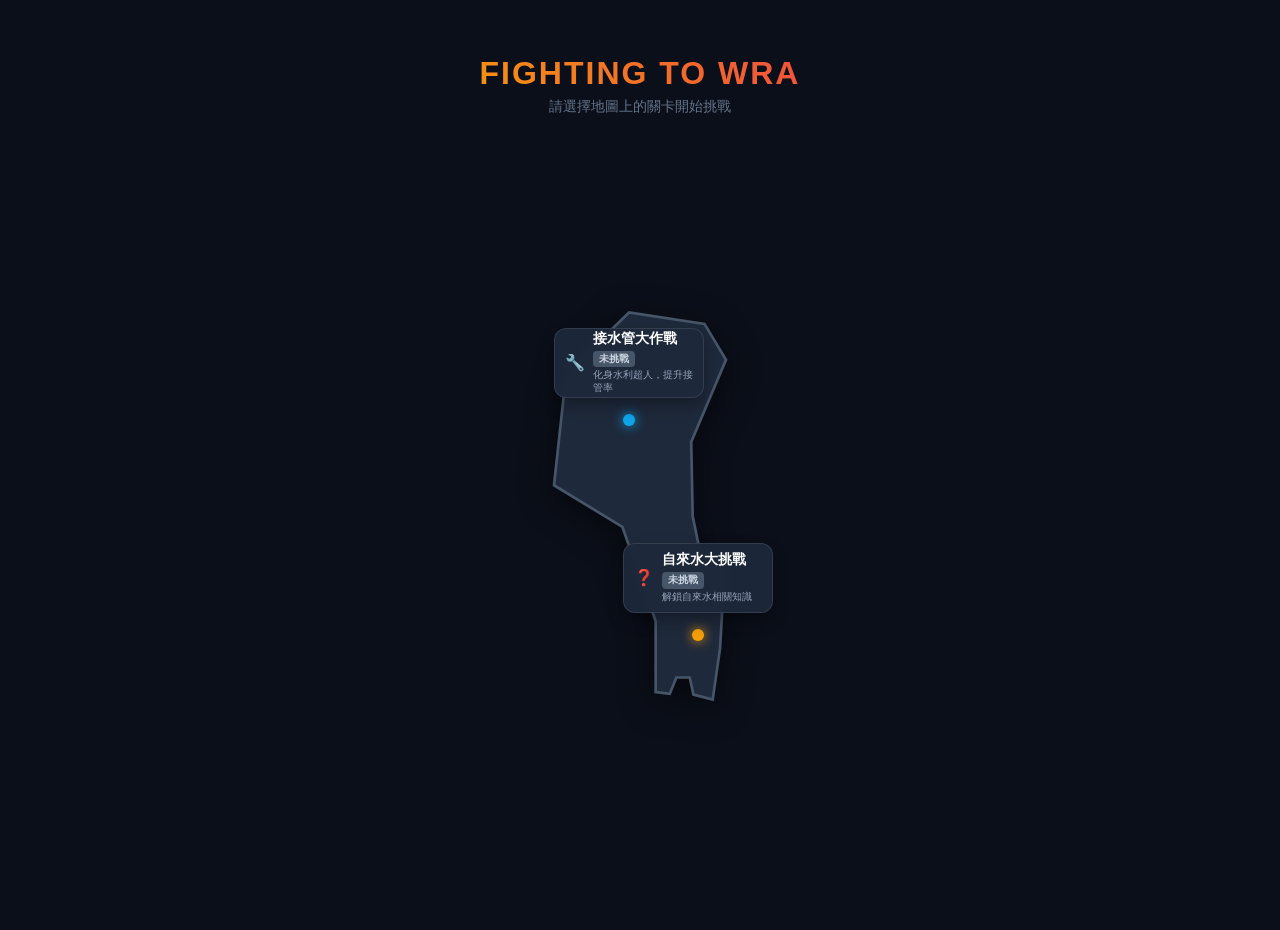
==== index.html @ 5a063d15 "first" ====
<!DOCTYPE html>
<html lang="zh-TW">
<head>
    <meta charset="UTF-8">
    <meta name="viewport" content="width=device-width, initial-scale=1.0, maximum-scale=1.0, user-scalable=no, viewport-fit=cover">
    <title>自來水接管大挑戰</title>
    <link rel="stylesheet" href="style.css">
</head>
<body>
    <div id="lobby-screen" class="lobby-container">
        <header class="lobby-header">
            <h1>FIGHTING TO WRA</h1>
            <p>請選擇地圖上的關卡開始挑戰</p>
        </header>
        <div class="map-perspective-wrapper">
            <div class="pingtung-map-3d">
                <svg id="pingtung-svg" class="map-svg" viewBox="0 0 200 400"></svg>
                <div class="map-pin pin-pipe" id="pin-pipe-node" style="top: 30%; left: 45%;">
                    <div class="pin-pulse" id="pulse-pipe"></div>
                    <div class="pin-card" id="btn-goto-pipe">
                        <span class="pin-icon">🔧</span>
                        <div class="pin-info">
                            <h3>接水管大作戰<span id="badge-pipe" class="status-badge"></span></h3>
                            <p id="desc-pipe"></p>
                        </div>
                    </div>
                </div>
                <div class="map-pin pin-quiz" id="pin-quiz-node" style="top: 80%; left: 75%;">
                    <div class="pin-pulse" id="pulse-quiz"></div>
                    <div class="pin-card" id="btn-goto-quiz">
                        <span class="pin-icon">❓</span>
                        <div class="pin-info">
                            <h3>自來水大挑戰<span id="badge-quiz" class="status-badge"></span></h3>
                            <p id="desc-quiz"></p>
                        </div>
                    </div>
                </div>
            </div>
        </div>
    </div>

    <div id="game-pipe-screen" class="game-screen hidden">
        <button class="back-to-lobby btn">⬅ 返回地圖</button>
        <div class="game-container">
            <header class="game-header">
                <h1>PIPE REPAIR</h1>
                <div class="stats-panel">
                    <div class="stat-box">步數: <span id="move-count">0</span></div>
                    <div class="stat-box">時間: <span id="timer">00:00</span></div>
                </div>
            </header>
            <div id="game-board" class="game-board"></div>
        </div>
    </div>
    <div id="game-quiz-screen" class="game-screen hidden">
        <button class="back-to-lobby btn">⬅ 返回地圖</button>
        <div class="quiz-container">
            <div class="quiz-card">
                <div class="quiz-header">
                    <h2>自來水問答王</h2>
                    <div class="quiz-progress">問題: <span id="quiz-current"></span> / <span id="quiz-total"></span></div>
                </div>
                <h3 id="quiz-question">讀取中...</h3>
                <div id="quiz-options" class="quiz-options">
                    </div>
            </div>
        </div>
    </div>
    <div id="win-modal" class="modal">
        <div class="modal-content">
            <h2>恭喜通關！ 🎉</h2>
            <p id="win-modal-text">你太棒了！</p>
            <button id="modal-close-btn" class="btn primary">返回大廳</button>
        </div>
    </div>
    <script src="script.js"></script>
</body>
</html>
---- style.css ----
/* ==========================================================================
   1. 全域變數與重設 (Reset & Variables)
   ========================================================================== */
:root {
    --bg-color: #0b0f19;       /* 宇宙深藍底色 */
    --panel-bg: #1e293b;       /* 面板背景色 */
    --pipe-empty: #334155;     /* 未接通的水管顏色 */
    --pipe-active: #0ea5e9;    /* 接通後的發光科技藍 */
    --pipe-glow: rgba(14, 165, 233, 0.4);
    --text-color: #f8fafc;
    --accent-color: #10b981;   /* 成功/綠色提示色 */
    --quiz-color: #f59e0b;     /* 問答橘色提示色 */
    font-size: 16px;
}

/* 針對小螢幕手機微調基礎字型大小 */
@media (max-width: 480px) {
    :root {
        font-size: 14px;
    }
}

*, *::before, *::after {
    box-sizing: border-box;
    margin: 0;
    padding: 0;
    font-family: 'Segoe UI', Roboto, Helvetica, Arial, sans-serif;
}

body {
    background-color: var(--bg-color);
    color: var(--text-color);
    min-height: 100vh;
    min-height: -webkit-fill-available; /* 修正 iOS Safari 底部工具列遮擋問題 */
    display: flex;
    justify-content: center;
    align-items: center;
    overflow: hidden;
    padding: 15px;
    -webkit-tap-highlight-color: transparent;
}

/* 通用隱藏類別 */
.hidden { display: none !important; }

/* ==========================================================================
   2. 2D 平面地圖大廳 (2D Map Lobby)
   ========================================================================== */
.lobby-container {
    width: 100%;
    max-width: 500px;
    height: 100vh;
    display: flex;
    flex-direction: column;
    padding: 20px;
    justify-content: space-between;
}

.lobby-header { 
    text-align: center; 
    margin-top: 20px; 
}

.lobby-header h1 {
    font-size: 2rem;
    background: linear-gradient(45deg, var(--quiz-color), #ef4444);
    -webkit-background-clip: text;
    -webkit-text-fill-color: transparent;
    letter-spacing: 2px;
    font-weight: 800;
}

.lobby-header p { 
    color: #64748b; 
    font-size: 0.9rem; 
    margin-top: 5px; 
}

/* 2D 視角容器（拔除 3D 透視 perspective） */
.map-perspective-wrapper {
    flex: 1;
    display: flex;
    justify-content: center;
    align-items: center;
}

.pingtung-map-3d {
    position: relative;
    width: 230px;
    height: 430px;
    /* 已拔除 rotateX 與 rotateZ，回歸正視 2D 平面 */
    transition: transform 0.3s ease;
}

/* 屏東縣 SVG 陸地樣式 */
.map-svg {
    width: 100%;
    height: 100%;
    filter: drop-shadow(0px 8px 16px rgba(0, 0, 0, 0.5)); /* 2D 平面陰影，改為向下漂浮感 */
}

.pingtung-land {
    fill: #1e293b;
    stroke: #475569;
    stroke-width: 2.5;
    transition: fill 0.3s, stroke 0.3s;
}

.pingtung-map-3d:hover .pingtung-land {
    fill: #111827;
    stroke: #64748b;
}

/* ==========================================================================
   3. 地圖關卡標籤 (Pins) - 2D 平面等大卡片
   ========================================================================== */
.map-pin {
    position: absolute;
    z-index: 10;
    /* 平面狀態下，兩張卡片回歸一模一樣的 1.0 標準比例，不再需要縮放補償 */
    transform: scale(1.0); 
}

/* 呼吸燈基底特效 */
.pin-pulse {
    position: absolute;
    width: 12px; height: 12px;
    background: var(--pipe-active);
    border-radius: 50%;
    top: 50%; left: 50%;
    transform: translate(-50%, -50%);
    box-shadow: 0 0 12px var(--pipe-active);
    animation: pulse 1.5s infinite;
}
.pin-quiz .pin-pulse { 
    background: var(--quiz-color); 
    box-shadow: 0 0 12px var(--quiz-color); 
}

/* 關卡卡片主體 */
.pin-card {
    position: absolute;
    bottom: 22px;
    left: -75px;        /* 固定寬度 150px 的一半，確保卡片在節點上精準置中 */
    width: 150px;       
    height: 70px;       /* 確保文字與狀態標籤換行後有充足空間 */
    background: rgba(30, 41, 59, 0.95);
    border-radius: 12px;
    padding: 10px;
    display: flex;
    align-items: center;
    justify-content: flex-start;
    gap: 8px;
    cursor: pointer;
    border: 1px solid rgba(255, 255, 255, 0.1);
    backdrop-filter: blur(5px);
    -webkit-backdrop-filter: blur(5px);
    box-shadow: 0 8px 16px rgba(0, 0, 0, 0.3);
    transition: background 0.2s, border-color 0.2s, transform 0.2s;
    overflow: hidden;
}

/* 2D 平面懸停特效：微幅上移並放大，回饋感更直覺 */
.pin-card:hover {
    transform: translateY(-5px) scale(1.03);
    background: #1e293b;
}
.pin-quiz .pin-card:hover { border-color: var(--quiz-color); }
.pin-pipe .pin-card:hover { border-color: var(--pipe-active); }

/* 卡片內文字欄位 */
.pin-info {
    display: flex;
    flex-direction: column;
    justify-content: center;
    flex: 1;
    text-align: left;
}

.pin-info h3 {
    font-size: 0.85rem;
    color: #fff;
    line-height: 1.2;
    margin-bottom: 2px;
}

.pin-info p {
    font-size: 0.65rem;
    color: #94a3b8;
    line-height: 1.2;
}

@keyframes pulse {
    0% { transform: translate(-50%, -50%) scale(0.8); opacity: 0.8; }
    100% { transform: translate(-50%, -50%) scale(2.5); opacity: 0; }
}

/* ==========================================================================
   4. 通用按鈕與控制項 (Buttons & Common UI)
   ========================================================================== */
.btn {
    background: #475569;
    color: white;
    border: none;
    padding: 10px 24px;
    border-radius: 8px;
    cursor: pointer;
    font-weight: 600;
    font-size: 0.95rem;
    transition: all 0.2s ease;
    box-shadow: 0 4px 6px -1px rgba(0, 0, 0, 0.1);
}

.btn:hover {
    background: #64748b;
    transform: translateY(-2px);
}

.btn:active {
    transform: translateY(0);
}

.btn.primary {
    background: var(--accent-color);
}
.btn.primary:hover {
    background: #059669;
}

/* ==========================================================================
   5. 內頁遊戲關卡舞台 (Game Screens)
   ========================================================================== */
.game-screen {
    position: fixed;
    top: 0; left: 0; width: 100vw; height: 100vh;
    background: var(--bg-color);
    z-index: 100;
    display: flex;
    flex-direction: column;
    align-items: center;
    padding: 20px;
    overflow-y: auto;
}

.back-to-lobby {
    position: absolute; 
    top: 20px; 
    left: 20px;
    z-index: 110; 
    background: #334155; 
    padding: 8px 16px; 
    font-size: 0.9rem;
}

/* --- 關卡 A: 接水管佈局容器 --- */
.game-container { 
    width: 100%; 
    max-width: 85vmin; 
    display: flex; 
    flex-direction: column; 
    gap: 15px; 
    margin-top: 60px;
}

.game-board { 
    display: grid; 
    grid-template-columns: repeat(4, 1fr); 
    gap: 6px; 
    background: var(--panel-bg); 
    padding: 10px; 
    border-radius: 16px; 
    width: 100%; 
    aspect-ratio: 1 / 1; 
    box-shadow: 0 15px 30px rgba(0, 0, 0, 0.4);
    border: 1px solid rgba(255, 255, 255, 0.05);
}

.cell { 
    aspect-ratio: 1 / 1; 
    background: #0f172a; 
    border-radius: 10px; 
    display: flex; 
    justify-content: center; 
    align-items: center; 
    transition: transform 0.1s ease; 
    user-select: none;
    -webkit-user-select: none;
}

.cell:active { transform: scale(0.9); }
.cell.source { border: 2px dashed #ef4444; }
.cell.sink { border: 2px dashed var(--accent-color); }
.cell svg { width: 85%; height: 85%; transition: transform 0.25s ease; }
.pipe-line { fill: none; stroke: var(--pipe-empty); stroke-width: 14; stroke-linecap: round; }
.cell.connected .pipe-line { stroke: var(--pipe-active); filter: drop-shadow(0px 0px 6px var(--pipe-glow)); }

.stats-panel { display: flex; gap: 10px; width: 100%; }
.stat-box { flex: 1; background: var(--panel-bg); padding: 10px; border-radius: 10px; text-align: center; font-size: 0.9rem; border: 1px solid rgba(255, 255, 255, 0.05); }

/* --- 關卡 B: 問答挑戰佈局容器 --- */
.quiz-container { 
    width: 100%; 
    max-width: 400px; 
    margin-top: 80px; 
}

.quiz-card { 
    background: var(--panel-bg); 
    padding: 25px; 
    border-radius: 20px; 
    border: 1px solid rgba(255, 255, 255, 0.05); 
    box-shadow: 0 15px 30px rgba(0, 0, 0, 0.4);
}

.quiz-header { 
    display: flex; 
    justify-content: space-between; 
    color: #94a3b8; 
    font-size: 0.9rem; 
    margin-bottom: 15px; 
}

.quiz-card h3 { 
    font-size: 1.25rem; 
    margin-bottom: 25px; 
    line-height: 1.45; 
}

.quiz-options { 
    display: flex; 
    flex-direction: column; 
    gap: 12px; 
}

.quiz-opt-btn { 
    background: #0f172a; 
    color: white; 
    border: 1px solid #334155; 
    padding: 15px; 
    border-radius: 12px; 
    text-align: left; 
    font-size: 1rem; 
    cursor: pointer; 
    transition: all 0.2s; 
    -webkit-tap-highlight-color: transparent;
}

.quiz-opt-btn:hover { 
    background: #1e293b; 
    border-color: var(--quiz-color); 
}

/* ==========================================================================
   6. Cookie 通關狀態樣式 (Cookie State View)
   ========================================================================== */
.status-badge {
    display: block;      /* 強制讓狀態標籤獨立換一行 */
    width: fit-content;  /* 寬度依文字自動貼合 */
    font-size: 0.65rem;
    padding: 2px 6px;
    border-radius: 4px;
    margin-top: 4px;     /* 與上方標題產生工整間距 */
    margin-left: 0;
    font-weight: bold;
}

.status-badge.not-cleared {
    background: #475569;
    color: #cbd5e1;
}

.status-badge.cleared {
    background: var(--accent-color);
    color: #fff;
    box-shadow: 0 0 8px rgba(16, 185, 129, 0.6);
}

/* 關卡已通關時的整幅標籤綠色高亮 */
.map-pin.is-cleared .pin-pulse {
    background: var(--accent-color) !important;
    box-shadow: 0 0 14px var(--accent-color) !important;
    animation: pulse 2.5s infinite; 
}

.map-pin.is-cleared .pin-card {
    border-color: var(--accent-color) !important;
}

/* ==========================================================================
   7. 勝出通用彈窗 (Modal Dynamic Box)
   ========================================================================== */
.modal { 
    display: none; 
    position: fixed; 
    top: 0; left: 0; width: 100%; height: 100%; 
    background: rgba(15, 23, 42, 0.85); 
    backdrop-filter: blur(6px); 
    -webkit-backdrop-filter: blur(6px);
    justify-content: center; 
    align-items: center; 
    z-index: 999; 
}

.modal.show { display: flex; }

.modal-content { 
    background: var(--panel-bg); 
    padding: 30px; 
    border-radius: 24px; 
    text-align: center; 
    max-width: 320px; 
    width: 80%; 
    border: 1px solid rgba(255, 255, 255, 0.1);
    box-shadow: 0 25px 50px -12px rgba(0, 0, 0, 0.5);
    animation: modalPulse 0.4s cubic-bezier(0.175, 0.885, 0.32, 1.275);
}

.modal-content h2 { margin-bottom: 10px; color: var(--accent-color); font-size: 1.5rem; }
.modal-content p { color: #cbd5e1; margin-bottom: 22px; font-size: 0.95rem; line-height: 1.4; }

@keyframes modalPulse {
    from { transform: scale(0.8); opacity: 0; }
    to { transform: scale(1); opacity: 1; }
}
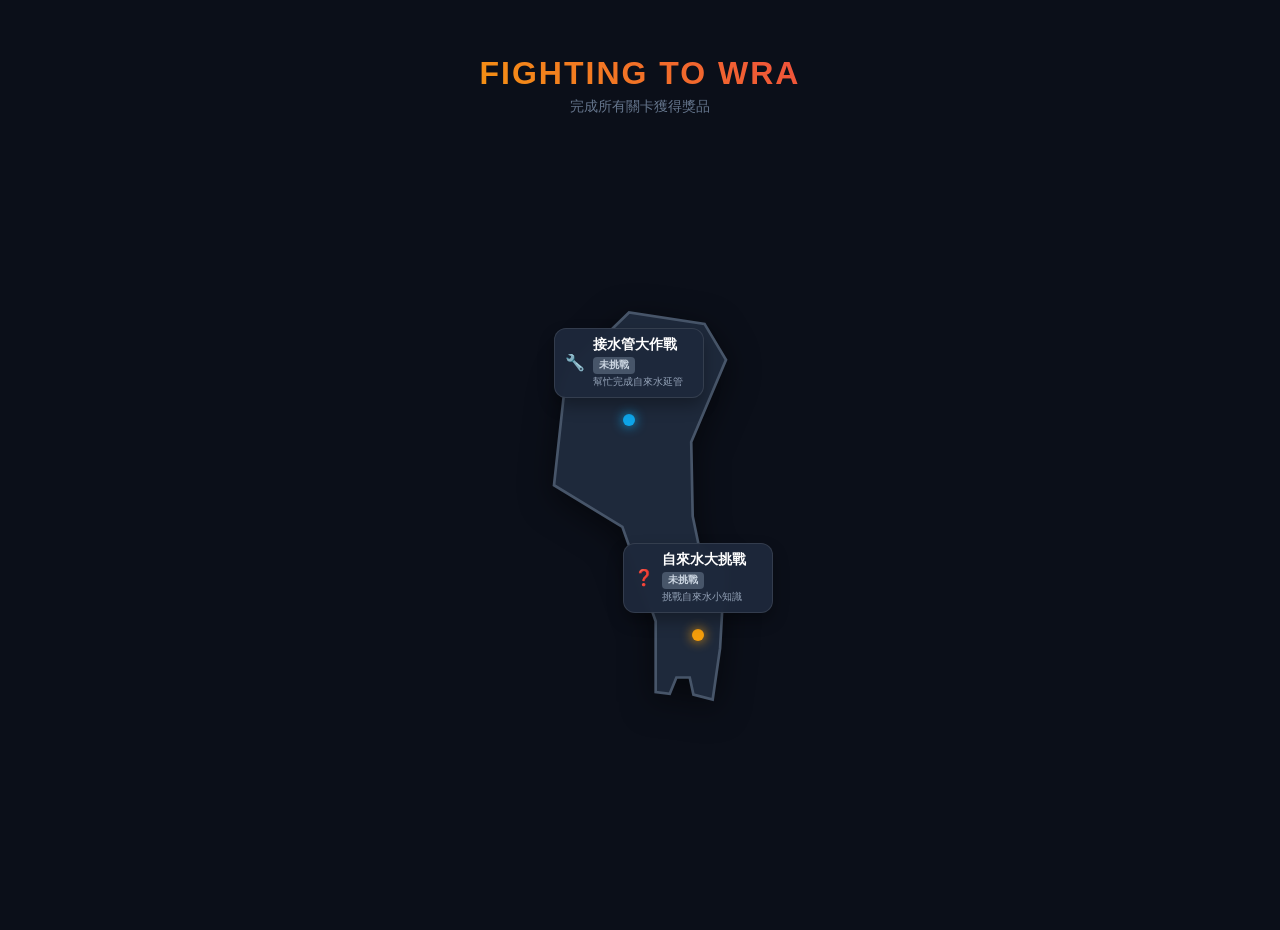
==== commit 024f48b1: "second" ====
--- a/index.html
+++ b/index.html
@@ -10,7 +10,7 @@
     <div id="lobby-screen" class="lobby-container">
         <header class="lobby-header">
             <h1>FIGHTING TO WRA</h1>
-            <p>請選擇地圖上的關卡開始挑戰</p>
+            <p>完成所有關卡獲得獎品</p>
         </header>
         <div class="map-perspective-wrapper">
             <div class="pingtung-map-3d">
@@ -73,6 +73,20 @@
             <button id="modal-close-btn" class="btn primary">返回大廳</button>
         </div>
     </div>
+    <div id="all-clear-modal" class="modal">
+        <div class="modal-content all-clear-style">
+            <div class="trophy-icon">🏆</div>
+            <h2>哇靠</h2>
+            <h3>全關卡破關！</h3>
+            <p></p>
+            <p>太不可思議了！你成功成為真正的「自來水數位探險王」！快到服務台領取獎品吧！</p>
+            <div class="apply-btn-wrapper">
+                <a href="https://www.youtube.com/watch?v=dQw4w9WgXcQ" target="_blank" class="btn apply-btn">立即申請用戶接管</a>
+            </div>
+            <p></p>
+            <button id="all-clear-close-btn" class="btn gold-btn">點我關閉</button>
+        </div>
+    </div>
     <script src="script.js"></script>
 </body>
 </html>
--- a/style.css
+++ b/style.css
@@ -421,4 +421,51 @@
 @keyframes modalPulse {
     from { transform: scale(0.8); opacity: 0; }
     to { transform: scale(1); opacity: 1; }
+}
+
+/* --- 新增：「立即申請」按鈕包裹器與樣式 --- */
+.apply-btn-wrapper {
+    display: flex;
+    justify-content: center;  /* 確保按鈕水平置中 */
+    align-items: center;
+    width: 100%;
+    margin-bottom: 14px;      /* 與下方的"傲視群雄"按鈕保持工整間距 */
+}
+
+.apply-btn {
+    background: linear-gradient(135deg, #06b6d4, #10b981); /* 亮眼青綠漸層 */
+    color: #ffffff !important;
+    font-weight: 700;
+    font-size: 1.1rem;
+    padding: 12px 40px;       /* 左右加寬，讓視覺焦點更集中 */
+    border-radius: 50px;      /* 膠囊形狀圓角，增加層次感 */
+    text-decoration: none;    /* 移除超連結底線 */
+    width: 100%;              /* 寬度與金色按鈕一致（若想改為小按鈕，可改為 width: auto） */
+    box-shadow: 0 0 20px rgba(16, 185, 129, 0.4);
+    transition: all 0.3s cubic-bezier(0.4, 0, 0.2, 1);
+}
+
+.apply-btn:hover {
+    background: linear-gradient(135deg, #22d3ee, #34d399);
+    transform: translateY(-3px) scale(1.02);
+    box-shadow: 0 0 25px rgba(34, 211, 238, 0.6);
+}
+
+.apply-btn:active {
+    transform: translateY(-1px);
+}
+
+/* 微調原本的金色按鈕，讓兩個按鈕疊放時視覺更和諧 */
+.gold-btn {
+    background: transparent;
+    border: 1px solid rgba(255, 255, 255, 0.2);
+    color: #94a3b8;
+    font-size: 0.85rem;
+    padding: 8px 20px;
+    margin-top: 5px;
+}
+.gold-btn:hover {
+    background: rgba(255, 255, 255, 0.05);
+    color: #fff;
+    transform: none; /* 減弱次要按鈕的動態，突顯立即申請 */
 }
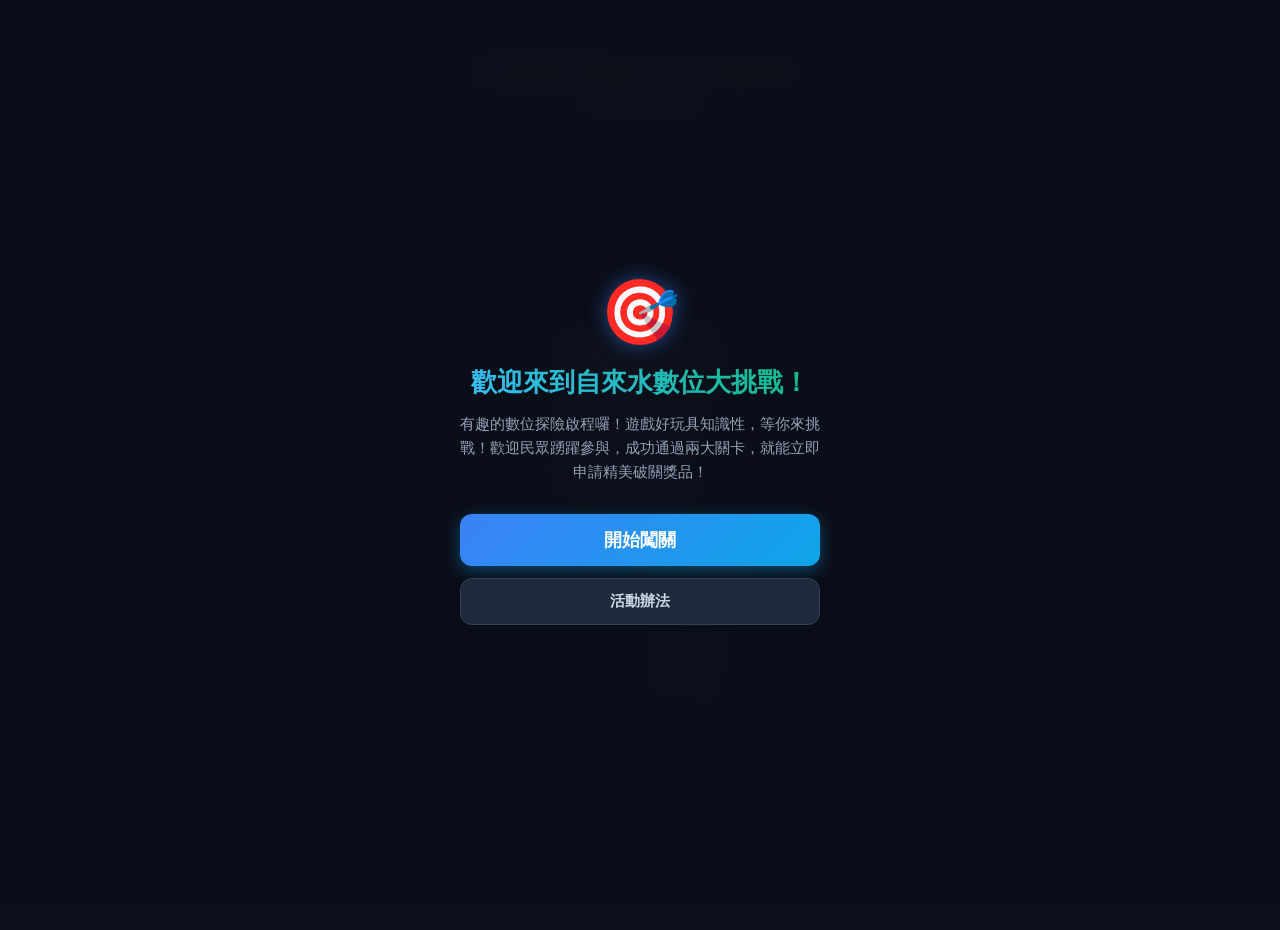
==== commit c4106e1d: "third" ====
--- a/index.html
+++ b/index.html
@@ -12,6 +12,19 @@
             <h1>FIGHTING TO WRA</h1>
             <p>完成所有關卡獲得獎品</p>
         </header>
+        <div id="welcome-overlay" class="welcome-overlay hidden">
+            <div class="welcome-content">
+                <div class="welcome-logo">🎯</div>
+                <h2>歡迎來到自來水數位大挑戰！</h2>
+                <p class="welcome-text">
+                    有趣的數位探險啟程囉！遊戲好玩具知識性，等你來挑戰！歡迎民眾踴躍參與，成功通過兩大關卡，就能立即申請精美破關獎品！
+                </p>
+                <div class="welcome-btn-zone">
+                    <button id="btn-start-game" class="btn primary-welcome-btn">開始闖關</button>
+                    <button id="btn-show-rules" class="btn rules-btn">活動辦法</button>
+                </div>
+            </div>
+        </div>
         <div class="map-perspective-wrapper">
             <div class="pingtung-map-3d">
                 <svg id="pingtung-svg" class="map-svg" viewBox="0 0 200 400"></svg>
--- a/style.css
+++ b/style.css
@@ -41,7 +41,7 @@
 }
 
 /* 通用隱藏類別 */
-.hidden { display: none !important; }
+.hidden {display: none !important;}
 
 /* ==========================================================================
    2. 2D 平面地圖大廳 (2D Map Lobby)
@@ -468,4 +468,84 @@
     background: rgba(255, 255, 255, 0.05);
     color: #fff;
     transform: none; /* 減弱次要按鈕的動態，突顯立即申請 */
+}
+/* ==========================================================================
+   8. 新玩家引導遮罩樣式 (Welcome Overlay & Guide)
+   ========================================================================== */
+.welcome-overlay {
+    position: fixed;
+    top: 0; left: 0;
+    width: 100vw; height: 100vh;
+    height: 100dvh;
+    background: rgba(11, 15, 25, 0.96); /* 極深藍底色，近乎全遮蔽大廳 */
+    backdrop-filter: blur(12px);
+    -webkit-backdrop-filter: blur(12px);
+    z-index: 500; /* 介於大廳與遊戲內頁之間 */
+    display: flex;
+    align-items: center;
+    justify-content: center;
+    padding: 24px;
+}
+.welcome-content {
+    text-align: center;
+    max-width: 360px;
+    width: 100%;
+    animation: modalPulse 0.5s cubic-bezier(0.175, 0.885, 0.32, 1.275);
+}
+.welcome-logo {
+    font-size: 4rem;
+    margin-bottom: 15px;
+    filter: drop-shadow(0 0 10px rgba(59, 130, 246, 0.5));
+}
+.welcome-content h2 {
+    font-size: 1.6rem;
+    font-weight: 800;
+    margin-bottom: 12px;
+    background: linear-gradient(45deg, #38bdf8, #10b981);
+    -webkit-background-clip: text;
+    -webkit-text-fill-color: transparent;
+}
+.welcome-text {
+    color: #94a3b8;
+    font-size: 0.95rem;
+    line-height: 1.6;
+    margin-bottom: 30px;
+}
+/* 按鈕配置 */
+.welcome-btn-zone {
+    display: flex;
+    flex-direction: column;
+    gap: 12px;
+    width: 100%;
+    align-items: center; /* 水平居中 */
+}
+/* 主要：開始闖關按鈕 */
+.primary-welcome-btn {
+    background: linear-gradient(135deg, #3b82f6, #0ea5e9);
+    color: white;
+    font-weight: 700;
+    font-size: 1.1rem;
+    padding: 14px 0;
+    border-radius: 12px;
+    width: 100%; /* 撐滿寬度，好點擊 */
+    box-shadow: 0 4px 15px rgba(14, 165, 233, 0.4);
+}
+.primary-welcome-btn:hover {
+    background: linear-gradient(135deg, #60a5fa, #38bdf8);
+    transform: translateY(-2px);
+}
+/* 次要：活動辦法按鈕 */
+.rules-btn {
+    background: #1e293b;
+    color: #cbd5e1;
+    border: 1px solid #334155;
+    font-weight: 600;
+    font-size: 0.95rem;
+    padding: 12px 0;
+    border-radius: 12px;
+    width: 100%;
+}
+.rules-btn:hover {
+    background: #334155;
+    color: white;
 }
